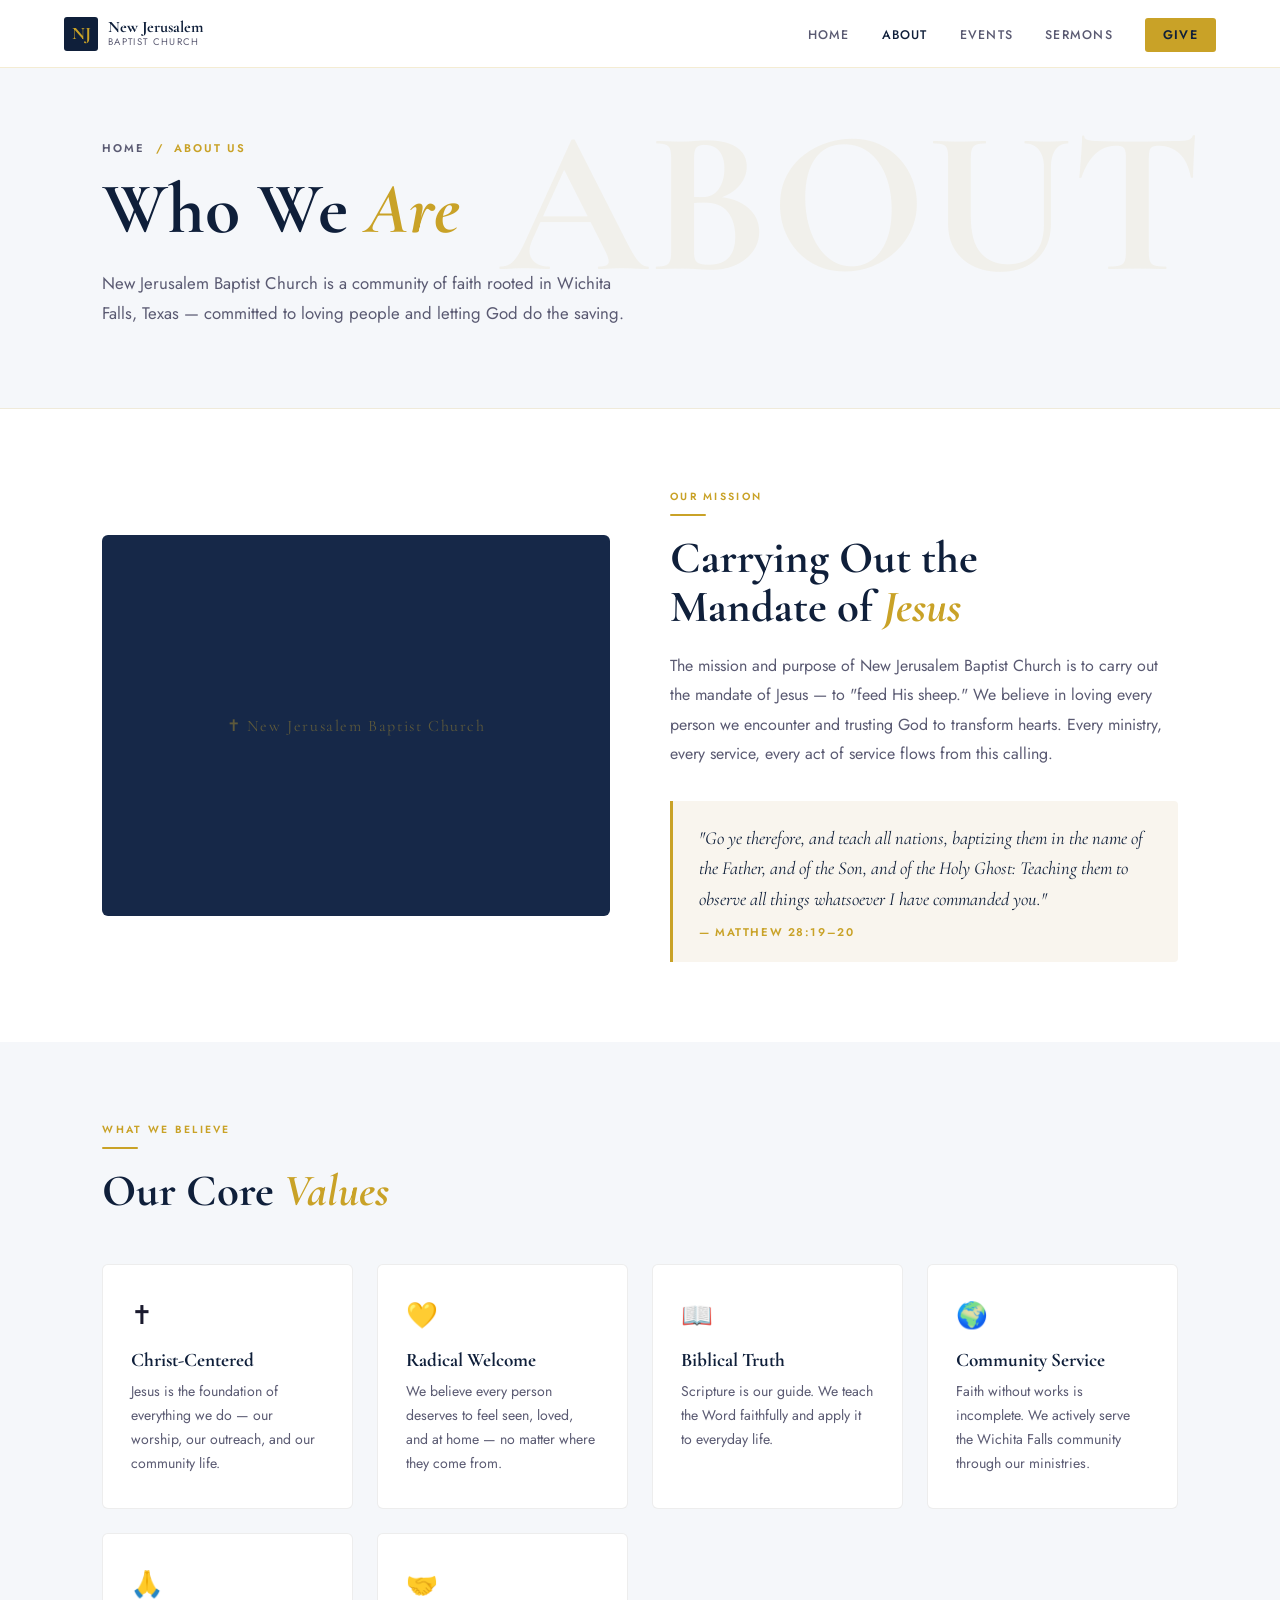
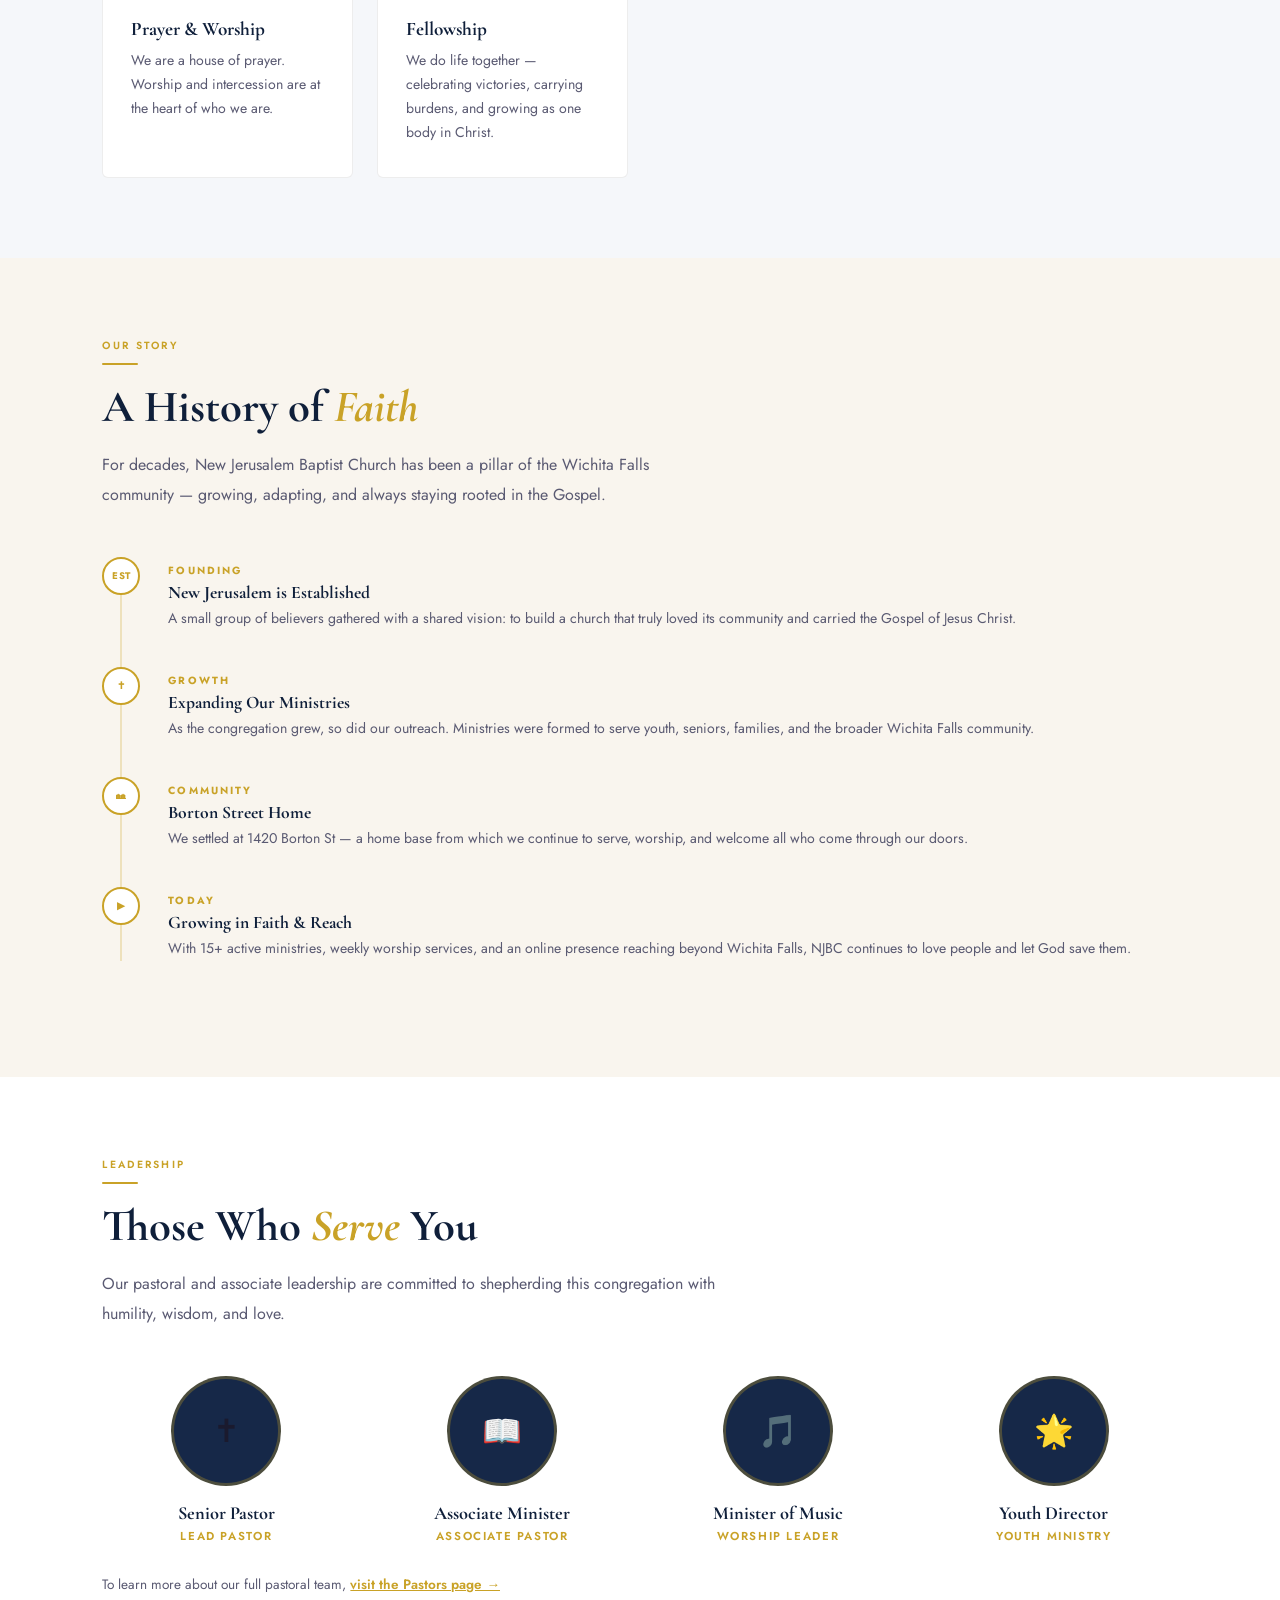
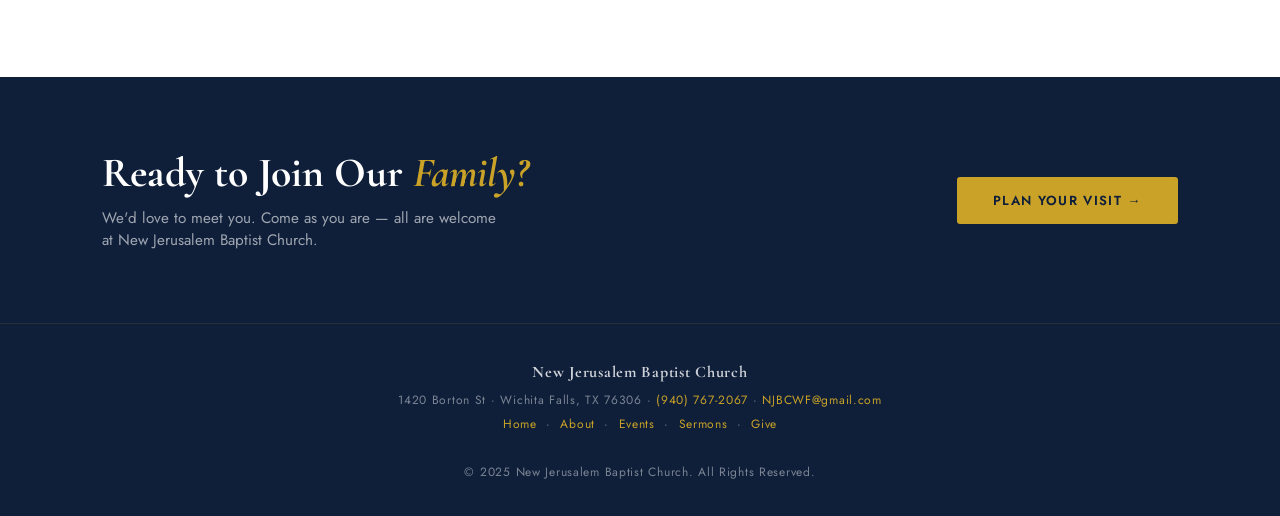
==== about.html @ 5875963d "Add files via upload" ====
<!DOCTYPE html>
<html lang="en">
<head>
  <meta charset="UTF-8" />
  <meta name="viewport" content="width=device-width, initial-scale=1.0" />
  <title>About Us — New Jerusalem Baptist Church</title>
  <link rel="preconnect" href="https://fonts.googleapis.com" />
  <link rel="preconnect" href="https://fonts.gstatic.com" crossorigin />
  <link href="https://fonts.googleapis.com/css2?family=Cormorant+Garamond:ital,wght@0,400;0,600;0,700;1,400;1,600&family=Jost:wght@300;400;500;600&display=swap" rel="stylesheet" />
  <style>
    *, *::before, *::after { box-sizing: border-box; margin: 0; padding: 0; }

    :root {
      --navy:  #0f1f3a;
      --navy2: #162848;
      --gold:  #c9a227;
      --gold2: #e8bc3b;
      --cream: #f9f5ee;
      --warm:  #f2e9d8;
      --white: #ffffff;
      --text:  #1a1a2e;
      --muted: #5a5a72;
      --light: #f5f7fa;
    }

    html { scroll-behavior: smooth; }

    body {
      font-family: 'Jost', sans-serif;
      background: var(--white);
      color: var(--text);
      overflow-x: hidden;
    }

    /* ── NAV ── */
    nav {
      position: fixed; top: 0; left: 0; right: 0; z-index: 1000;
      display: flex; align-items: center; justify-content: space-between;
      padding: 0 5vw; height: 68px;
      background: rgba(255,255,255,0.97);
      backdrop-filter: blur(12px);
      border-bottom: 1px solid rgba(201,162,39,0.2);
    }
    .nav-logo { display: flex; align-items: center; gap: 10px; text-decoration: none; }
    .nav-logo-mark {
      width: 34px; height: 34px;
      background: var(--navy);
      border-radius: 3px;
      display: flex; align-items: center; justify-content: center;
      color: var(--gold);
      font-family: 'Cormorant Garamond', serif;
      font-size: 1.1rem;
      font-weight: 700;
    }
    .nav-logo-text {
      font-family: 'Cormorant Garamond', serif;
      font-size: 1rem;
      font-weight: 700;
      color: var(--navy);
      line-height: 1.2;
    }
    .nav-logo-sub {
      font-family: 'Jost', sans-serif;
      font-size: 0.6rem;
      font-weight: 400;
      letter-spacing: 0.14em;
      color: var(--muted);
      display: block;
      text-transform: uppercase;
    }
    .nav-links { display: flex; gap: 2rem; list-style: none; align-items: center; }
    .nav-links a {
      color: var(--muted);
      text-decoration: none;
      font-size: 0.78rem;
      font-weight: 500;
      letter-spacing: 0.1em;
      text-transform: uppercase;
      transition: color 0.2s;
    }
    .nav-links a:hover, .nav-links a.active { color: var(--navy); }
    .nav-give {
      background: var(--gold) !important;
      color: var(--navy) !important;
      padding: 8px 18px;
      border-radius: 3px;
      font-weight: 600 !important;
    }
    .nav-give:hover { background: var(--gold2) !important; }
    @media (max-width: 760px) { .nav-links { display: none; } }

    /* ── PAGE HEADER ── */
    .page-header {
      padding: 140px 8vw 80px;
      background: var(--light);
      border-bottom: 1px solid rgba(201,162,39,0.15);
      position: relative;
      overflow: hidden;
    }
    .page-header::before {
      content: 'ABOUT';
      position: absolute;
      right: 6vw; top: 50%;
      transform: translateY(-50%);
      font-family: 'Cormorant Garamond', serif;
      font-size: clamp(6rem, 16vw, 14rem);
      font-weight: 700;
      color: rgba(201,162,39,0.07);
      line-height: 1;
      pointer-events: none;
      user-select: none;
    }
    .breadcrumb {
      font-size: 0.7rem;
      letter-spacing: 0.18em;
      text-transform: uppercase;
      color: var(--gold);
      font-weight: 600;
      margin-bottom: 16px;
    }
    .breadcrumb a { color: var(--muted); text-decoration: none; }
    .breadcrumb a:hover { color: var(--gold); }
    .page-header h1 {
      font-family: 'Cormorant Garamond', serif;
      font-size: clamp(2.6rem, 6vw, 4.5rem);
      font-weight: 700;
      color: var(--navy);
      line-height: 1.05;
      max-width: 600px;
    }
    .page-header h1 em { font-style: italic; color: var(--gold); }
    .page-header p {
      margin-top: 20px;
      font-size: 1.05rem;
      line-height: 1.8;
      color: var(--muted);
      max-width: 540px;
    }

    /* ── SECTION UTILITY ── */
    .section { padding: 80px 8vw; }
    .section-alt { background: var(--light); }
    .section-cream { background: var(--cream); }

    .tag {
      font-size: 0.65rem;
      font-weight: 600;
      letter-spacing: 0.22em;
      text-transform: uppercase;
      color: var(--gold);
      margin-bottom: 10px;
    }
    .section-title {
      font-family: 'Cormorant Garamond', serif;
      font-size: clamp(1.8rem, 4vw, 2.8rem);
      font-weight: 700;
      color: var(--navy);
      line-height: 1.1;
      margin-bottom: 18px;
    }
    .section-title em { font-style: italic; color: var(--gold); }
    .gold-bar { width: 36px; height: 2px; background: var(--gold); margin-bottom: 18px; border-radius: 2px; }
    .body-text {
      font-size: 1rem;
      line-height: 1.85;
      color: var(--muted);
      max-width: 620px;
    }

    /* ── MISSION ── */
    .mission-grid {
      display: grid;
      grid-template-columns: 1fr 1fr;
      gap: 60px;
      align-items: center;
    }
    .mission-photo {
      width: 100%;
      aspect-ratio: 4/3;
      background: var(--navy2);
      border-radius: 6px;
      overflow: hidden;
      position: relative;
    }
    .mission-photo img {
      width: 100%; height: 100%; object-fit: cover;
    }
    .mission-photo-placeholder {
      width: 100%; height: 100%;
      display: flex; align-items: center; justify-content: center;
      font-family: 'Cormorant Garamond', serif;
      font-size: 1rem;
      color: rgba(201,162,39,0.4);
      letter-spacing: 0.1em;
      text-align: center;
      padding: 20px;
    }
    .scripture-block {
      margin-top: 32px;
      padding: 22px 26px;
      border-left: 3px solid var(--gold);
      background: var(--cream);
      border-radius: 0 4px 4px 0;
    }
    .scripture-block p {
      font-family: 'Cormorant Garamond', serif;
      font-size: 1.15rem;
      font-style: italic;
      color: var(--navy);
      line-height: 1.65;
    }
    .scripture-block cite {
      display: block;
      margin-top: 10px;
      font-family: 'Jost', sans-serif;
      font-size: 0.7rem;
      font-style: normal;
      font-weight: 600;
      letter-spacing: 0.14em;
      text-transform: uppercase;
      color: var(--gold);
    }

    /* ── VALUES CARDS ── */
    .values-grid {
      display: grid;
      grid-template-columns: repeat(auto-fill, minmax(240px, 1fr));
      gap: 24px;
      margin-top: 48px;
    }
    .value-card {
      background: var(--white);
      border: 1px solid rgba(0,0,0,0.07);
      border-radius: 6px;
      padding: 32px 28px;
      transition: box-shadow 0.2s, transform 0.2s;
    }
    .value-card:hover {
      box-shadow: 0 8px 32px rgba(0,0,0,0.08);
      transform: translateY(-2px);
    }
    .value-icon {
      font-size: 1.6rem;
      margin-bottom: 14px;
    }
    .value-title {
      font-family: 'Cormorant Garamond', serif;
      font-size: 1.2rem;
      font-weight: 700;
      color: var(--navy);
      margin-bottom: 8px;
    }
    .value-desc {
      font-size: 0.88rem;
      line-height: 1.7;
      color: var(--muted);
    }

    /* ── HISTORY TIMELINE ── */
    .timeline { margin-top: 48px; position: relative; }
    .timeline::before {
      content: '';
      position: absolute;
      left: 18px; top: 0; bottom: 0;
      width: 2px;
      background: rgba(201,162,39,0.25);
    }
    .timeline-item {
      display: flex;
      gap: 28px;
      margin-bottom: 36px;
      position: relative;
    }
    .timeline-dot {
      flex-shrink: 0;
      width: 38px; height: 38px;
      background: var(--white);
      border: 2px solid var(--gold);
      border-radius: 50%;
      display: flex; align-items: center; justify-content: center;
      font-size: 0.6rem;
      font-weight: 700;
      color: var(--gold);
      letter-spacing: 0.05em;
      z-index: 1;
    }
    .timeline-content { padding-top: 6px; }
    .timeline-year {
      font-size: 0.65rem;
      font-weight: 700;
      letter-spacing: 0.2em;
      text-transform: uppercase;
      color: var(--gold);
      margin-bottom: 4px;
    }
    .timeline-title {
      font-family: 'Cormorant Garamond', serif;
      font-size: 1.1rem;
      font-weight: 700;
      color: var(--navy);
      margin-bottom: 4px;
    }
    .timeline-desc {
      font-size: 0.88rem;
      line-height: 1.7;
      color: var(--muted);
    }

    /* ── LEADERSHIP ── */
    .leadership-grid {
      display: grid;
      grid-template-columns: repeat(auto-fill, minmax(220px, 1fr));
      gap: 28px;
      margin-top: 48px;
    }
    .leader-card {
      text-align: center;
    }
    .leader-photo {
      width: 110px; height: 110px;
      border-radius: 50%;
      background: var(--navy2);
      margin: 0 auto 16px;
      overflow: hidden;
      border: 3px solid rgba(201,162,39,0.3);
      display: flex; align-items: center; justify-content: center;
      font-size: 2rem;
    }
    .leader-photo img { width: 100%; height: 100%; object-fit: cover; }
    .leader-name {
      font-family: 'Cormorant Garamond', serif;
      font-size: 1.15rem;
      font-weight: 700;
      color: var(--navy);
      margin-bottom: 4px;
    }
    .leader-role {
      font-size: 0.72rem;
      font-weight: 600;
      letter-spacing: 0.14em;
      text-transform: uppercase;
      color: var(--gold);
    }

    /* ── CTA STRIP ── */
    .cta-strip {
      background: var(--navy);
      padding: 72px 8vw;
      display: flex;
      align-items: center;
      justify-content: space-between;
      gap: 32px;
      flex-wrap: wrap;
    }
    .cta-strip h2 {
      font-family: 'Cormorant Garamond', serif;
      font-size: clamp(1.8rem, 4vw, 2.6rem);
      font-weight: 700;
      color: var(--white);
      line-height: 1.2;
    }
    .cta-strip h2 em { color: var(--gold); font-style: italic; }
    .cta-strip p { color: rgba(255,255,255,0.6); margin-top: 8px; font-size: 0.95rem; max-width: 400px; }
    .btn-gold {
      background: var(--gold);
      color: var(--navy);
      padding: 14px 36px;
      border-radius: 3px;
      font-weight: 600;
      font-size: 0.82rem;
      letter-spacing: 0.1em;
      text-transform: uppercase;
      text-decoration: none;
      white-space: nowrap;
      transition: background 0.2s;
      flex-shrink: 0;
    }
    .btn-gold:hover { background: var(--gold2); }

    /* ── FOOTER ── */
    footer {
      background: var(--navy);
      color: rgba(255,255,255,0.45);
      text-align: center;
      padding: 32px 6vw;
      font-size: 0.75rem;
      letter-spacing: 0.06em;
      line-height: 2;
      border-top: 1px solid rgba(201,162,39,0.12);
    }
    footer a { color: var(--gold); text-decoration: none; }

    /* ── REVEAL ── */
    .reveal { opacity: 0; transform: translateY(24px); transition: opacity 0.65s ease, transform 0.65s ease; }
    .reveal.visible { opacity: 1; transform: none; }

    @media (max-width: 760px) {
      .mission-grid { grid-template-columns: 1fr; gap: 36px; }
      .cta-strip { flex-direction: column; text-align: center; }
    }
  </style>
</head>
<body>

<!-- NAV -->
<nav>
  <a href="index.html" class="nav-logo">
    <div class="nav-logo-mark">NJ</div>
    <div class="nav-logo-text">
      New Jerusalem
      <span class="nav-logo-sub">Baptist Church</span>
    </div>
  </a>
  <ul class="nav-links">
    <li><a href="index.html">Home</a></li>
    <li><a href="about.html" class="active">About</a></li>
    <li><a href="events.html">Events</a></li>
    <li><a href="sermons.html">Sermons</a></li>
    <li><a href="give.html" class="nav-give">Give</a></li>
  </ul>
</nav>

<!-- PAGE HEADER -->
<div class="page-header">
  <div class="breadcrumb"><a href="index.html">Home</a> &nbsp;/&nbsp; About Us</div>
  <h1>Who We <em>Are</em></h1>
  <p>New Jerusalem Baptist Church is a community of faith rooted in Wichita Falls, Texas — committed to loving people and letting God do the saving.</p>
</div>

<!-- MISSION -->
<section class="section">
  <div class="mission-grid">
    <div class="reveal">
      <div class="mission-photo">
        <img
          src="https://static.wixstatic.com/media/01a251_3fbb4b91254f48e99096f64b1d5bab89~mv2_d_1728_1296_s_2.jpg"
          alt="Inside New Jerusalem Baptist Church"
          onerror="this.style.display='none'"
        />
        <div class="mission-photo-placeholder">✝ New Jerusalem Baptist Church</div>
      </div>
    </div>
    <div class="reveal" style="transition-delay:0.12s">
      <div class="tag">Our Mission</div>
      <div class="gold-bar"></div>
      <h2 class="section-title">Carrying Out the<br>Mandate of <em>Jesus</em></h2>
      <p class="body-text">
        The mission and purpose of New Jerusalem Baptist Church is to carry out the mandate of Jesus — to "feed His sheep." We believe in loving every person we encounter and trusting God to transform hearts. Every ministry, every service, every act of service flows from this calling.
      </p>
      <div class="scripture-block">
        <p>"Go ye therefore, and teach all nations, baptizing them in the name of the Father, and of the Son, and of the Holy Ghost: Teaching them to observe all things whatsoever I have commanded you."</p>
        <cite>— Matthew 28:19–20</cite>
      </div>
    </div>
  </div>
</section>

<!-- VALUES -->
<section class="section section-alt">
  <div class="reveal">
    <div class="tag">What We Believe</div>
    <div class="gold-bar"></div>
    <h2 class="section-title">Our Core <em>Values</em></h2>
  </div>
  <div class="values-grid">
    <div class="value-card reveal" style="transition-delay:0.05s">
      <div class="value-icon">✝</div>
      <div class="value-title">Christ-Centered</div>
      <div class="value-desc">Jesus is the foundation of everything we do — our worship, our outreach, and our community life.</div>
    </div>
    <div class="value-card reveal" style="transition-delay:0.1s">
      <div class="value-icon">💛</div>
      <div class="value-title">Radical Welcome</div>
      <div class="value-desc">We believe every person deserves to feel seen, loved, and at home — no matter where they come from.</div>
    </div>
    <div class="value-card reveal" style="transition-delay:0.15s">
      <div class="value-icon">📖</div>
      <div class="value-title">Biblical Truth</div>
      <div class="value-desc">Scripture is our guide. We teach the Word faithfully and apply it to everyday life.</div>
    </div>
    <div class="value-card reveal" style="transition-delay:0.2s">
      <div class="value-icon">🌍</div>
      <div class="value-title">Community Service</div>
      <div class="value-desc">Faith without works is incomplete. We actively serve the Wichita Falls community through our ministries.</div>
    </div>
    <div class="value-card reveal" style="transition-delay:0.25s">
      <div class="value-icon">🙏</div>
      <div class="value-title">Prayer & Worship</div>
      <div class="value-desc">We are a house of prayer. Worship and intercession are at the heart of who we are.</div>
    </div>
    <div class="value-card reveal" style="transition-delay:0.3s">
      <div class="value-icon">🤝</div>
      <div class="value-title">Fellowship</div>
      <div class="value-desc">We do life together — celebrating victories, carrying burdens, and growing as one body in Christ.</div>
    </div>
  </div>
</section>

<!-- HISTORY -->
<section class="section section-cream">
  <div class="reveal">
    <div class="tag">Our Story</div>
    <div class="gold-bar"></div>
    <h2 class="section-title">A History of <em>Faith</em></h2>
    <p class="body-text">For decades, New Jerusalem Baptist Church has been a pillar of the Wichita Falls community — growing, adapting, and always staying rooted in the Gospel.</p>
  </div>
  <div class="timeline reveal" style="transition-delay:0.1s">
    <div class="timeline-item">
      <div class="timeline-dot">EST</div>
      <div class="timeline-content">
        <div class="timeline-year">Founding</div>
        <div class="timeline-title">New Jerusalem is Established</div>
        <div class="timeline-desc">A small group of believers gathered with a shared vision: to build a church that truly loved its community and carried the Gospel of Jesus Christ.</div>
      </div>
    </div>
    <div class="timeline-item">
      <div class="timeline-dot">✝</div>
      <div class="timeline-content">
        <div class="timeline-year">Growth</div>
        <div class="timeline-title">Expanding Our Ministries</div>
        <div class="timeline-desc">As the congregation grew, so did our outreach. Ministries were formed to serve youth, seniors, families, and the broader Wichita Falls community.</div>
      </div>
    </div>
    <div class="timeline-item">
      <div class="timeline-dot">🏘</div>
      <div class="timeline-content">
        <div class="timeline-year">Community</div>
        <div class="timeline-title">Borton Street Home</div>
        <div class="timeline-desc">We settled at 1420 Borton St — a home base from which we continue to serve, worship, and welcome all who come through our doors.</div>
      </div>
    </div>
    <div class="timeline-item">
      <div class="timeline-dot">▶</div>
      <div class="timeline-content">
        <div class="timeline-year">Today</div>
        <div class="timeline-title">Growing in Faith & Reach</div>
        <div class="timeline-desc">With 15+ active ministries, weekly worship services, and an online presence reaching beyond Wichita Falls, NJBC continues to love people and let God save them.</div>
      </div>
    </div>
  </div>
</section>

<!-- LEADERSHIP -->
<section class="section">
  <div class="reveal">
    <div class="tag">Leadership</div>
    <div class="gold-bar"></div>
    <h2 class="section-title">Those Who <em>Serve</em> You</h2>
    <p class="body-text">Our pastoral and associate leadership are committed to shepherding this congregation with humility, wisdom, and love.</p>
  </div>
  <div class="leadership-grid">
    <div class="leader-card reveal" style="transition-delay:0.05s">
      <div class="leader-photo">✝</div>
      <div class="leader-name">Senior Pastor</div>
      <div class="leader-role">Lead Pastor</div>
    </div>
    <div class="leader-card reveal" style="transition-delay:0.1s">
      <div class="leader-photo">📖</div>
      <div class="leader-name">Associate Minister</div>
      <div class="leader-role">Associate Pastor</div>
    </div>
    <div class="leader-card reveal" style="transition-delay:0.15s">
      <div class="leader-photo">🎵</div>
      <div class="leader-name">Minister of Music</div>
      <div class="leader-role">Worship Leader</div>
    </div>
    <div class="leader-card reveal" style="transition-delay:0.2s">
      <div class="leader-photo">🌟</div>
      <div class="leader-name">Youth Director</div>
      <div class="leader-role">Youth Ministry</div>
    </div>
  </div>
  <p class="body-text reveal" style="margin-top:28px;font-size:0.85rem;transition-delay:0.25s">
    To learn more about our full pastoral team, <a href="https://www.njbcwf.org/pastor" style="color:var(--gold);font-weight:600;">visit the Pastors page →</a>
  </p>
</section>

<!-- CTA STRIP -->
<div class="cta-strip">
  <div class="reveal">
    <h2>Ready to Join Our <em>Family?</em></h2>
    <p>We'd love to meet you. Come as you are — all are welcome at New Jerusalem Baptist Church.</p>
  </div>
  <a href="index.html#contact" class="btn-gold reveal" style="transition-delay:0.1s">Plan Your Visit →</a>
</div>

<!-- FOOTER -->
<footer>
  <strong style="font-family:'Cormorant Garamond',serif;font-size:1rem;color:rgba(255,255,255,0.8);">New Jerusalem Baptist Church</strong><br>
  1420 Borton St · Wichita Falls, TX 76306 · <a href="tel:9407672067">(940) 767-2067</a> · <a href="mailto:NJBCWF@gmail.com">NJBCWF@gmail.com</a><br>
  <a href="index.html">Home</a> &nbsp;·&nbsp; <a href="about.html">About</a> &nbsp;·&nbsp; <a href="events.html">Events</a> &nbsp;·&nbsp; <a href="sermons.html">Sermons</a> &nbsp;·&nbsp; <a href="give.html">Give</a><br><br>
  © 2025 New Jerusalem Baptist Church. All Rights Reserved.
</footer>

<script>
  const obs = new IntersectionObserver(entries => {
    entries.forEach(e => { if (e.isIntersecting) { e.target.classList.add('visible'); obs.unobserve(e.target); } });
  }, { threshold: 0.1 });
  document.querySelectorAll('.reveal').forEach(el => obs.observe(el));
</script>
</body>
</html>
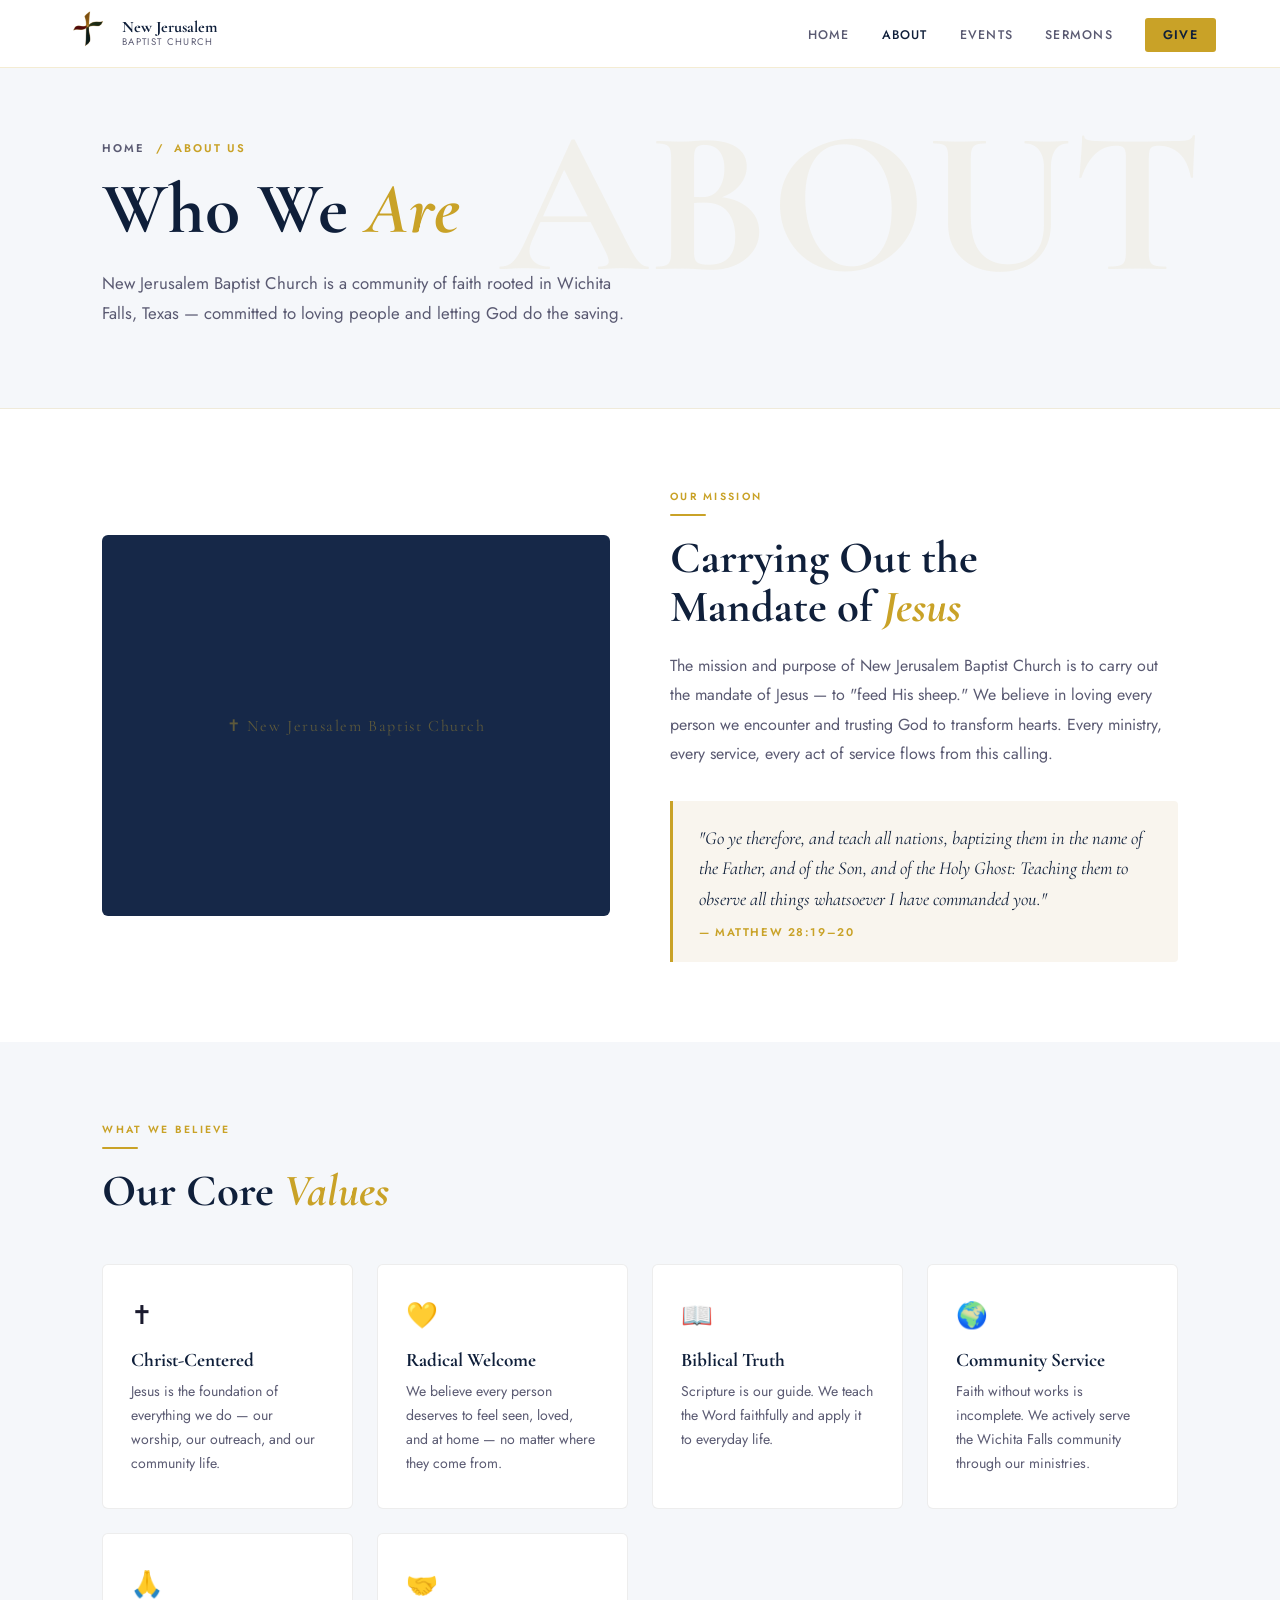
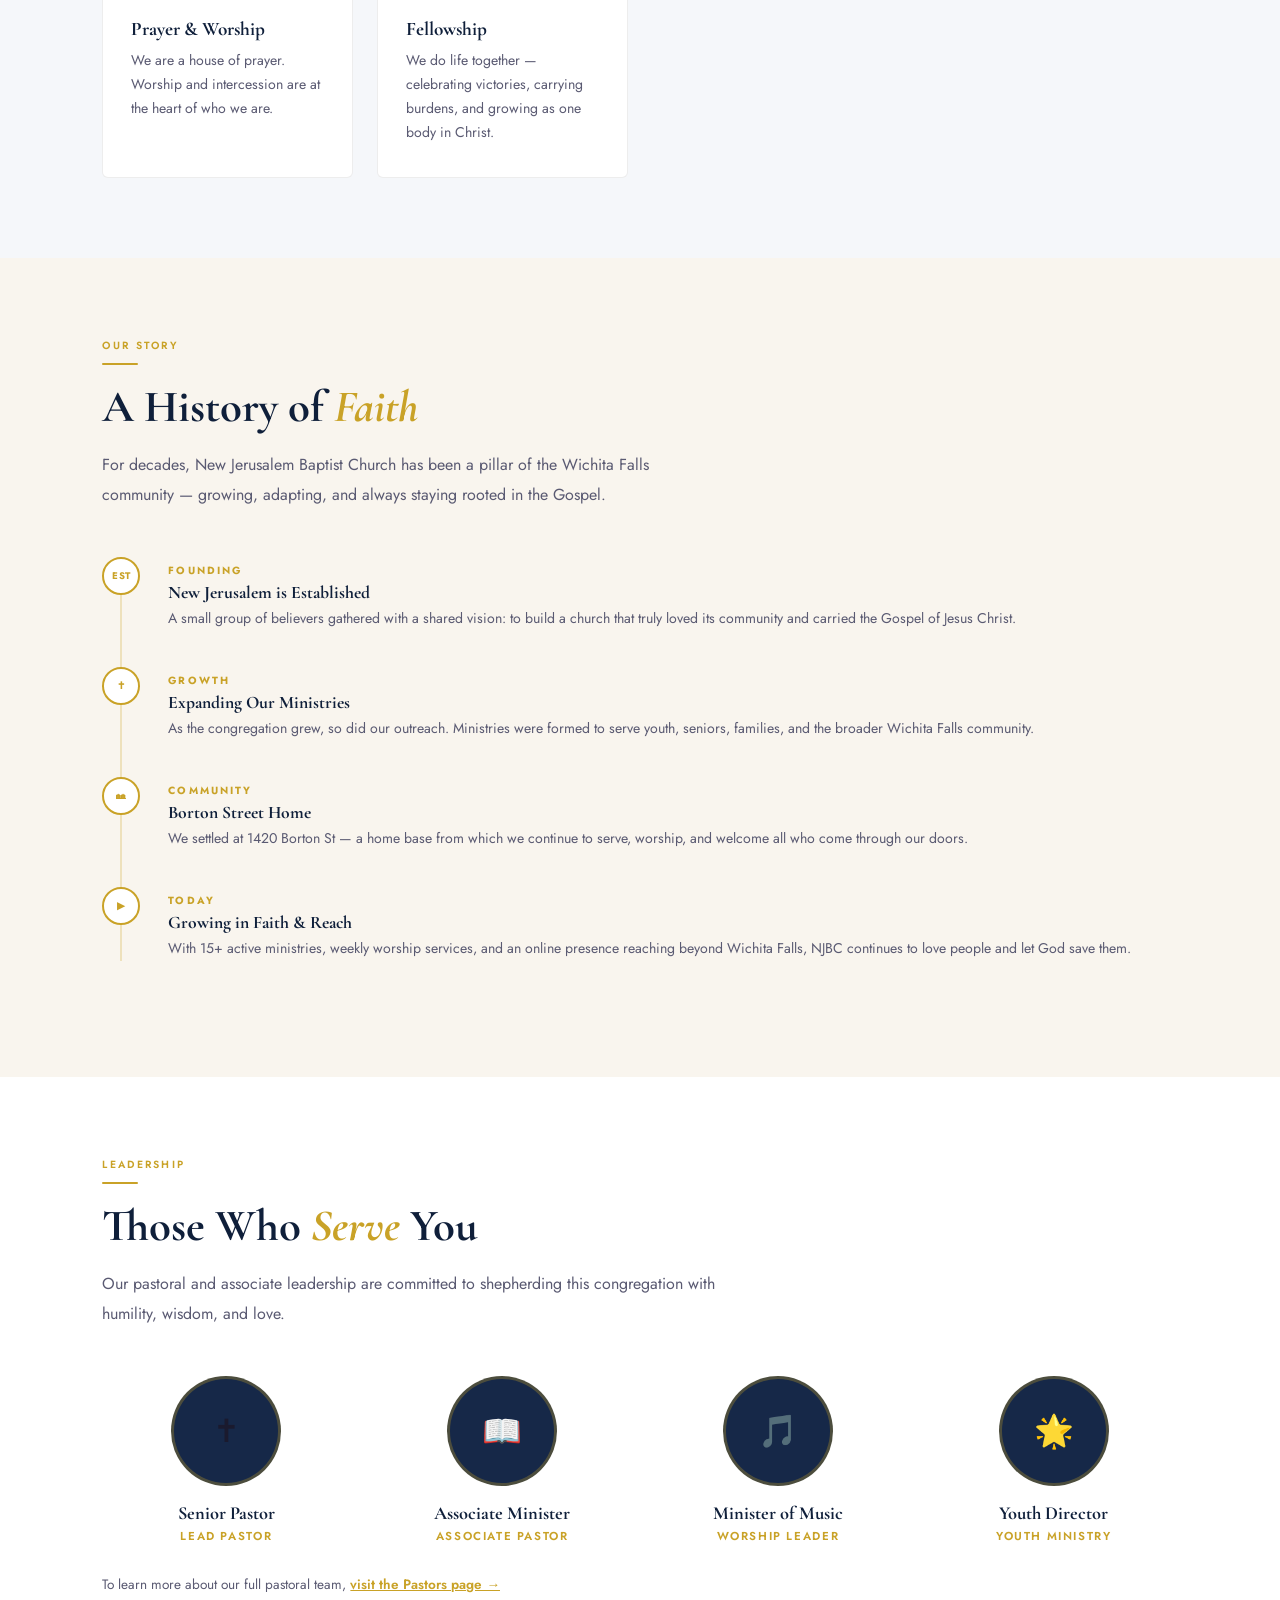
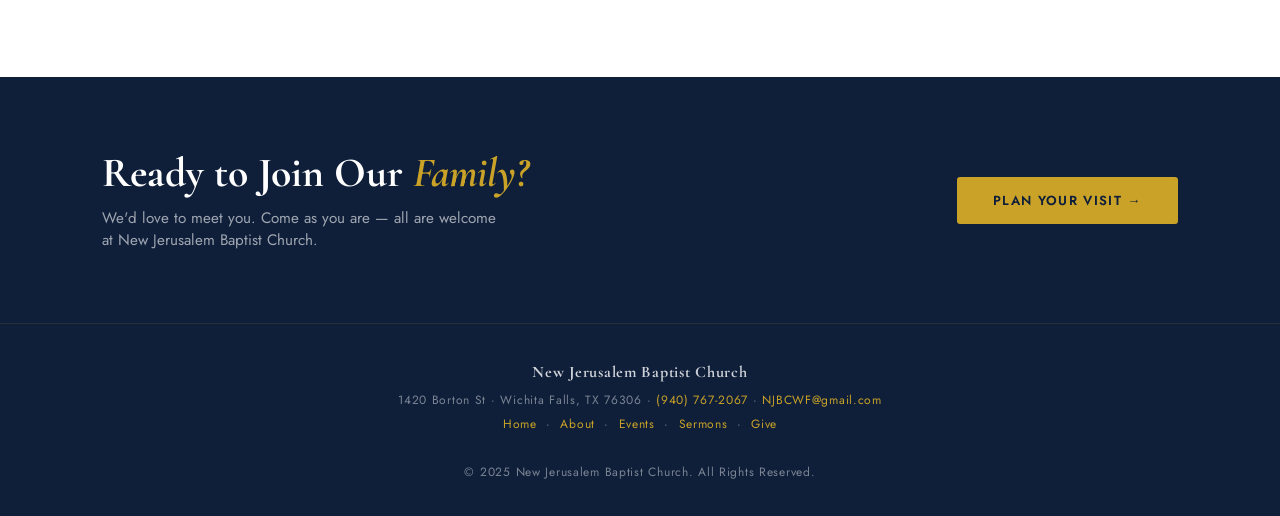
==== commit a2afa247: "Fix logo display issue (69c9f046858857fec935b159)" ====
--- a/about.html
+++ b/about.html
@@ -405,7 +405,7 @@
 <!-- NAV -->
 <nav>
   <a href="index.html" class="nav-logo">
-    <div class="nav-logo-mark">NJ</div>
+    <img src="/images/NJBC_Logo_3-26-26.png" alt="New Jerusalem Baptist Church" style="height:48px;width:auto;display:block;" />
     <div class="nav-logo-text">
       New Jerusalem
       <span class="nav-logo-sub">Baptist Church</span>
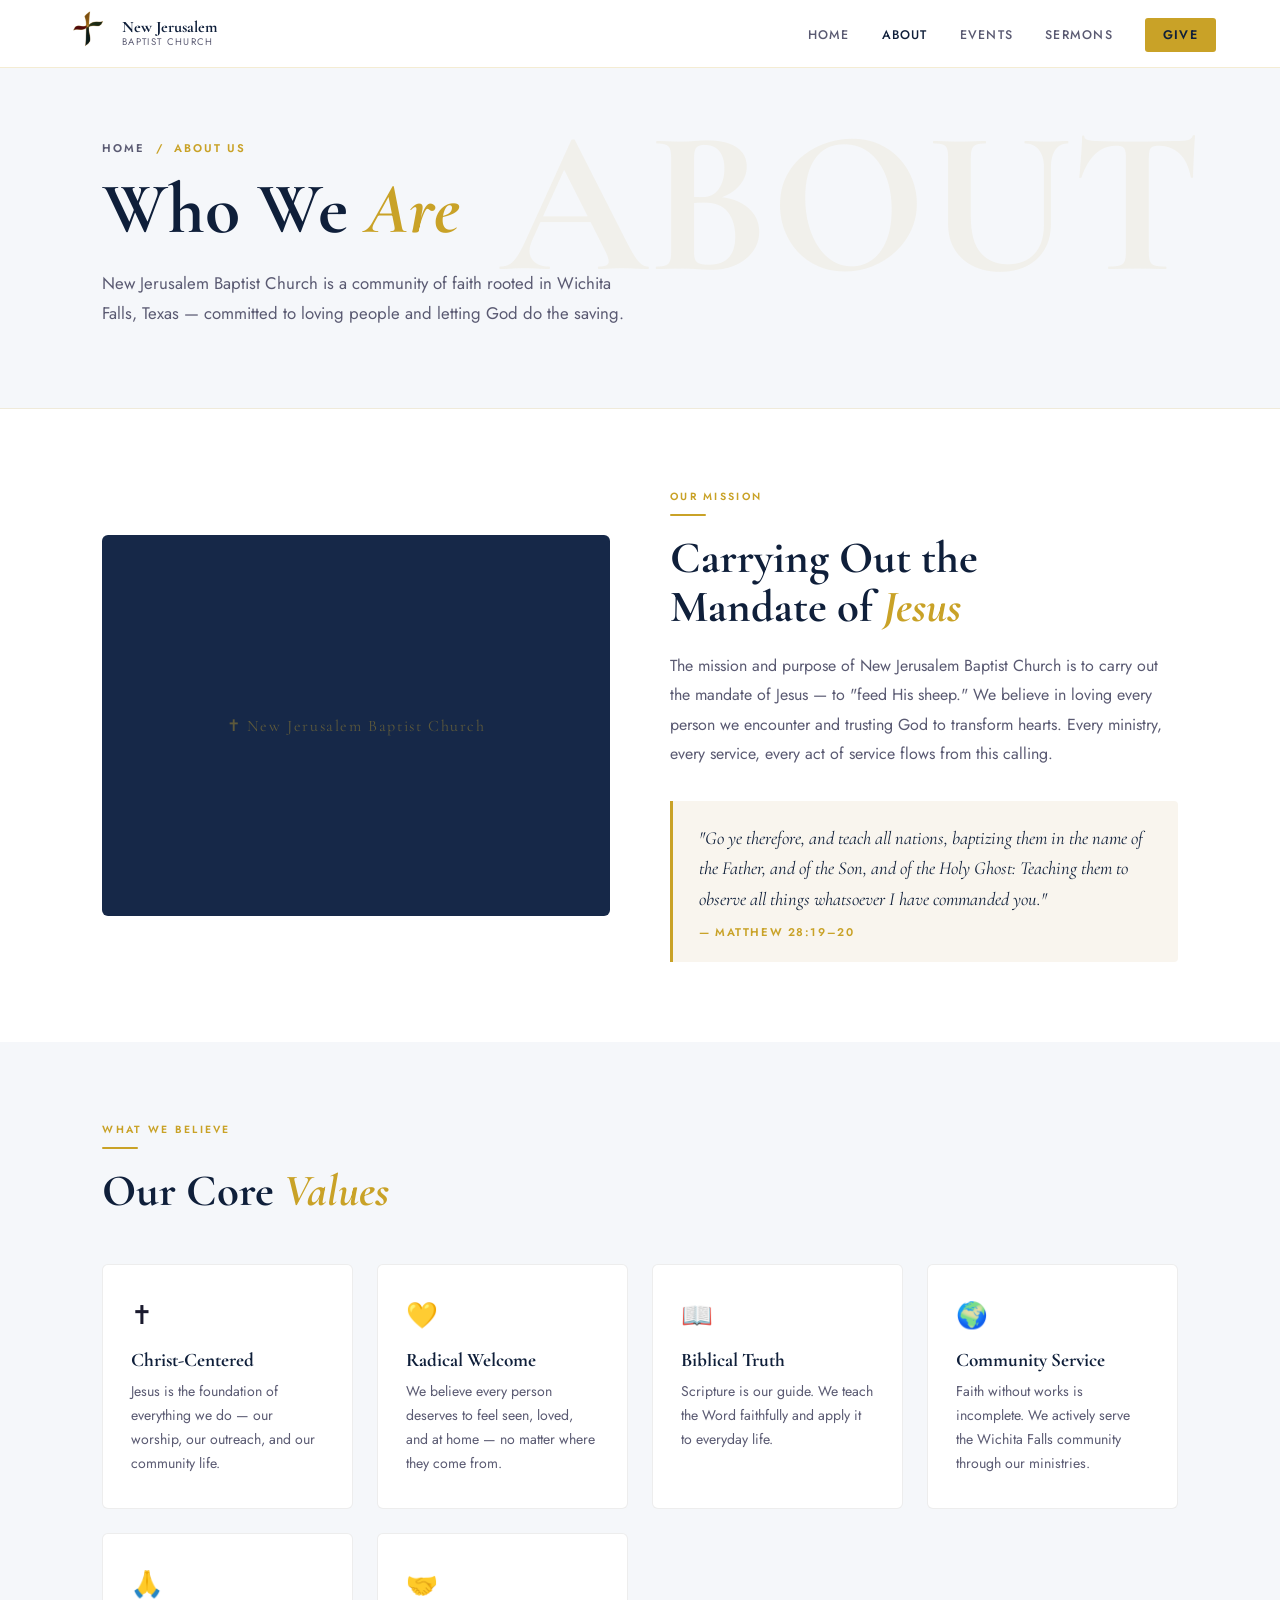
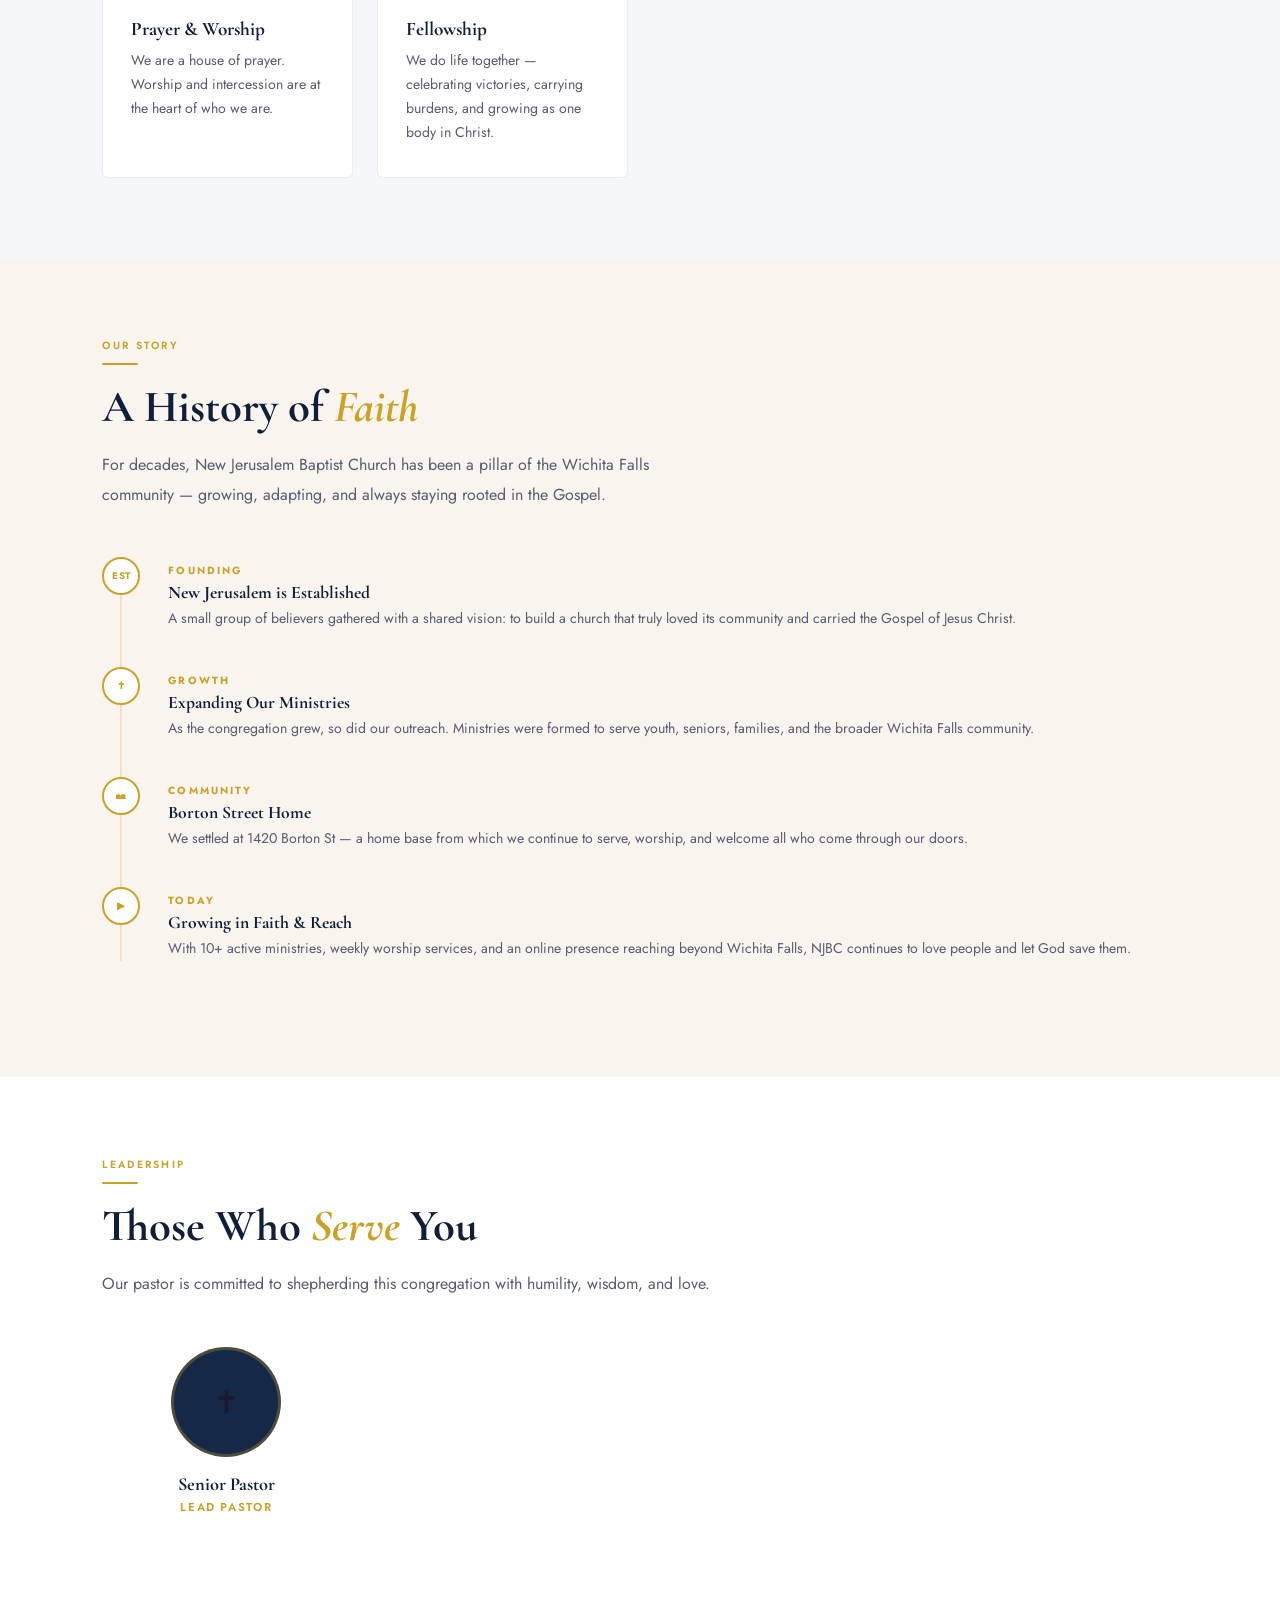
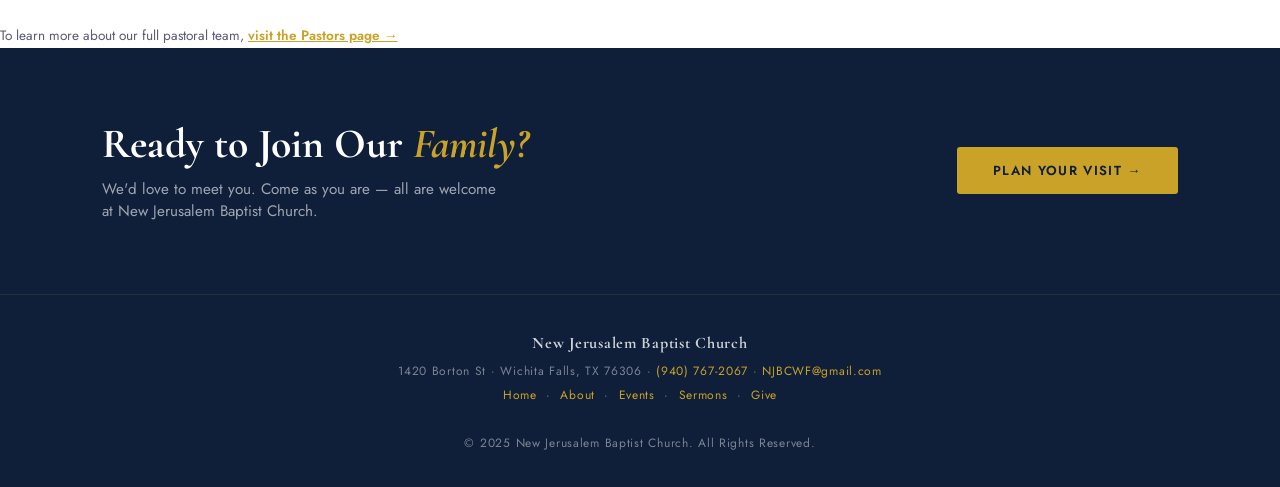
==== commit 904b125a: "Update about.html" ====
--- a/about.html
+++ b/about.html
@@ -405,7 +405,7 @@
 <!-- NAV -->
 <nav>
   <a href="index.html" class="nav-logo">
-    <img src="/images/NJBC_Logo_3-26-26.png" alt="New Jerusalem Baptist Church" style="height:48px;width:auto;display:block;" />
+    <img src="images/NJBC_Logo_3-26-26.png" alt="New Jerusalem Baptist Church" style="height:48px;width:auto;display:block;" />
     <div class="nav-logo-text">
       New Jerusalem
       <span class="nav-logo-sub">Baptist Church</span>
@@ -534,7 +534,7 @@
       <div class="timeline-content">
         <div class="timeline-year">Today</div>
         <div class="timeline-title">Growing in Faith & Reach</div>
-        <div class="timeline-desc">With 15+ active ministries, weekly worship services, and an online presence reaching beyond Wichita Falls, NJBC continues to love people and let God save them.</div>
+        <div class="timeline-desc">With 10+ active ministries, weekly worship services, and an online presence reaching beyond Wichita Falls, NJBC continues to love people and let God save them.</div>
       </div>
     </div>
   </div>
@@ -546,7 +546,7 @@
     <div class="tag">Leadership</div>
     <div class="gold-bar"></div>
     <h2 class="section-title">Those Who <em>Serve</em> You</h2>
-    <p class="body-text">Our pastoral and associate leadership are committed to shepherding this congregation with humility, wisdom, and love.</p>
+    <p class="body-text">Our pastor is committed to shepherding this congregation with humility, wisdom, and love.</p>
   </div>
   <div class="leadership-grid">
     <div class="leader-card reveal" style="transition-delay:0.05s">
@@ -554,21 +554,9 @@
       <div class="leader-name">Senior Pastor</div>
       <div class="leader-role">Lead Pastor</div>
     </div>
-    <div class="leader-card reveal" style="transition-delay:0.1s">
-      <div class="leader-photo">📖</div>
-      <div class="leader-name">Associate Minister</div>
-      <div class="leader-role">Associate Pastor</div>
-    </div>
-    <div class="leader-card reveal" style="transition-delay:0.15s">
-      <div class="leader-photo">🎵</div>
-      <div class="leader-name">Minister of Music</div>
-      <div class="leader-role">Worship Leader</div>
-    </div>
-    <div class="leader-card reveal" style="transition-delay:0.2s">
-      <div class="leader-photo">🌟</div>
-      <div class="leader-name">Youth Director</div>
-      <div class="leader-role">Youth Ministry</div>
-    </div>
+  </div>
+  
+</section>
   </div>
   <p class="body-text reveal" style="margin-top:28px;font-size:0.85rem;transition-delay:0.25s">
     To learn more about our full pastoral team, <a href="https://www.njbcwf.org/pastor" style="color:var(--gold);font-weight:600;">visit the Pastors page →</a>
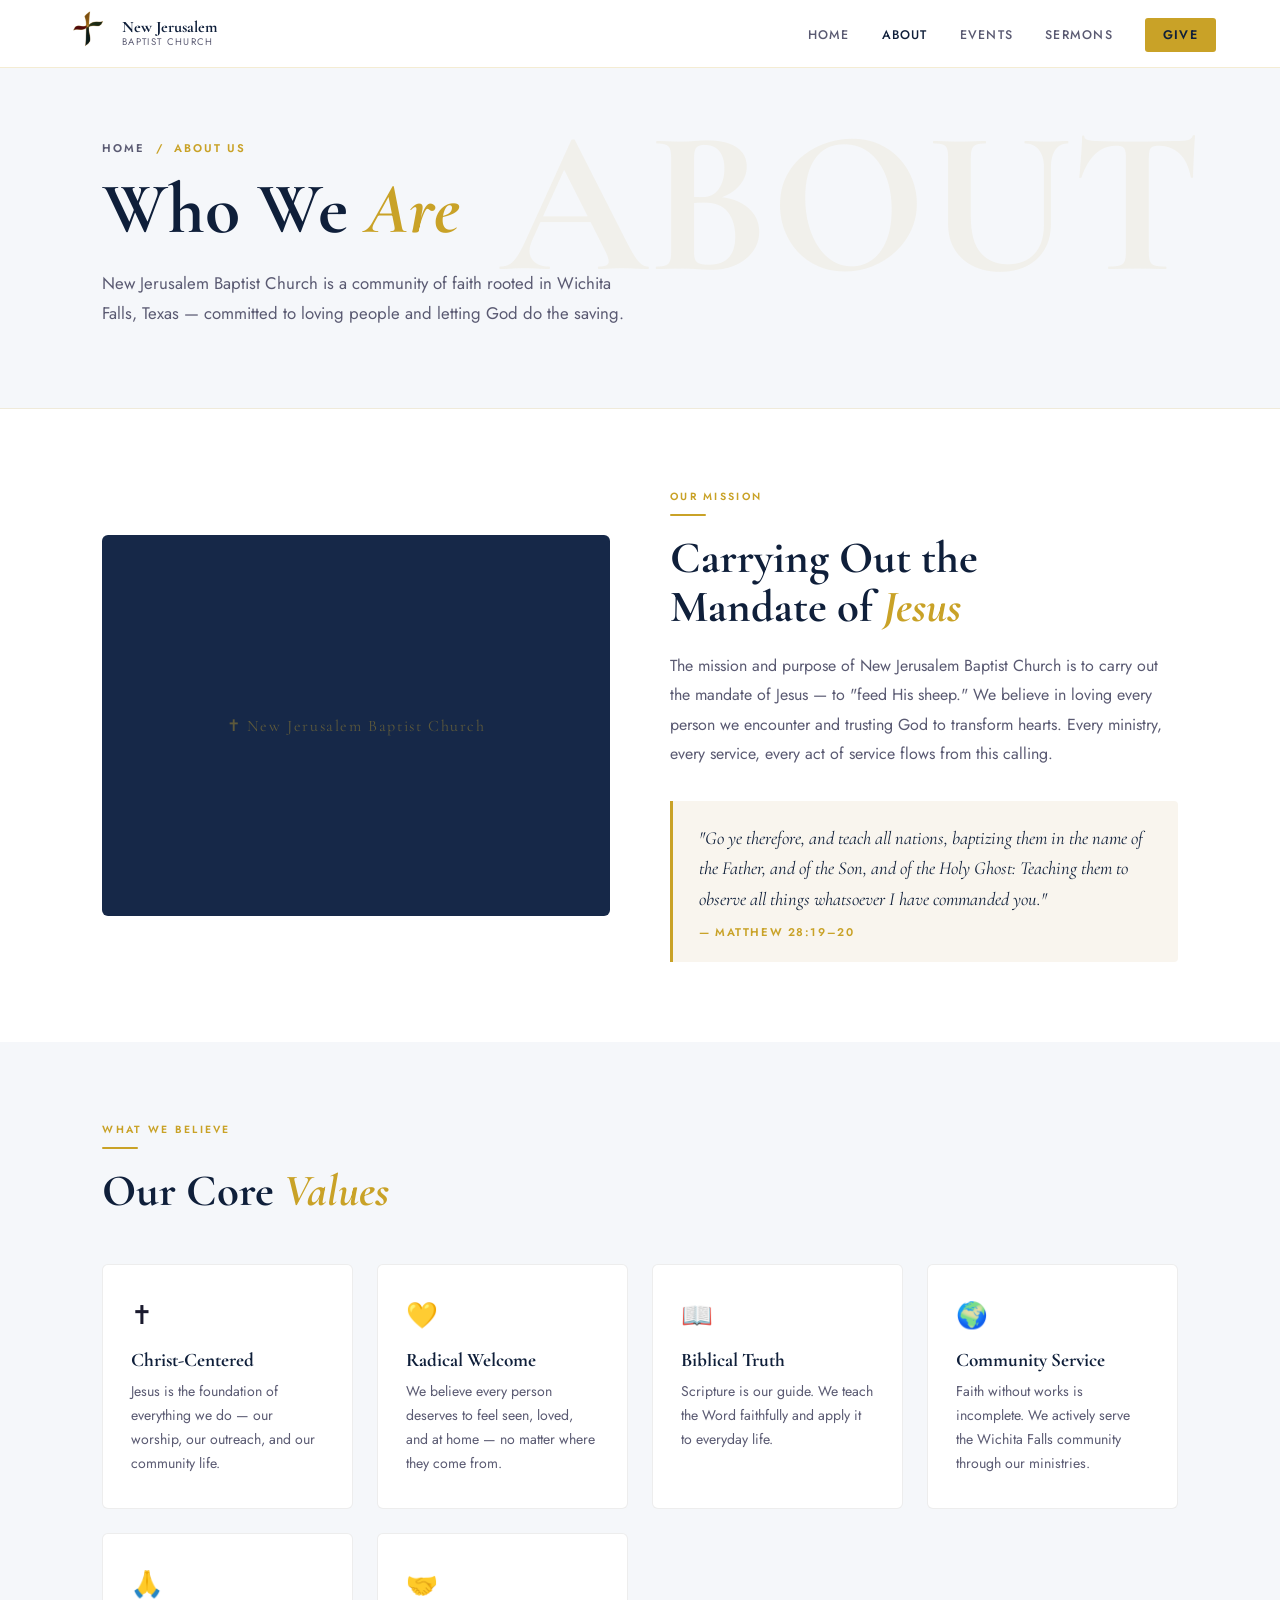
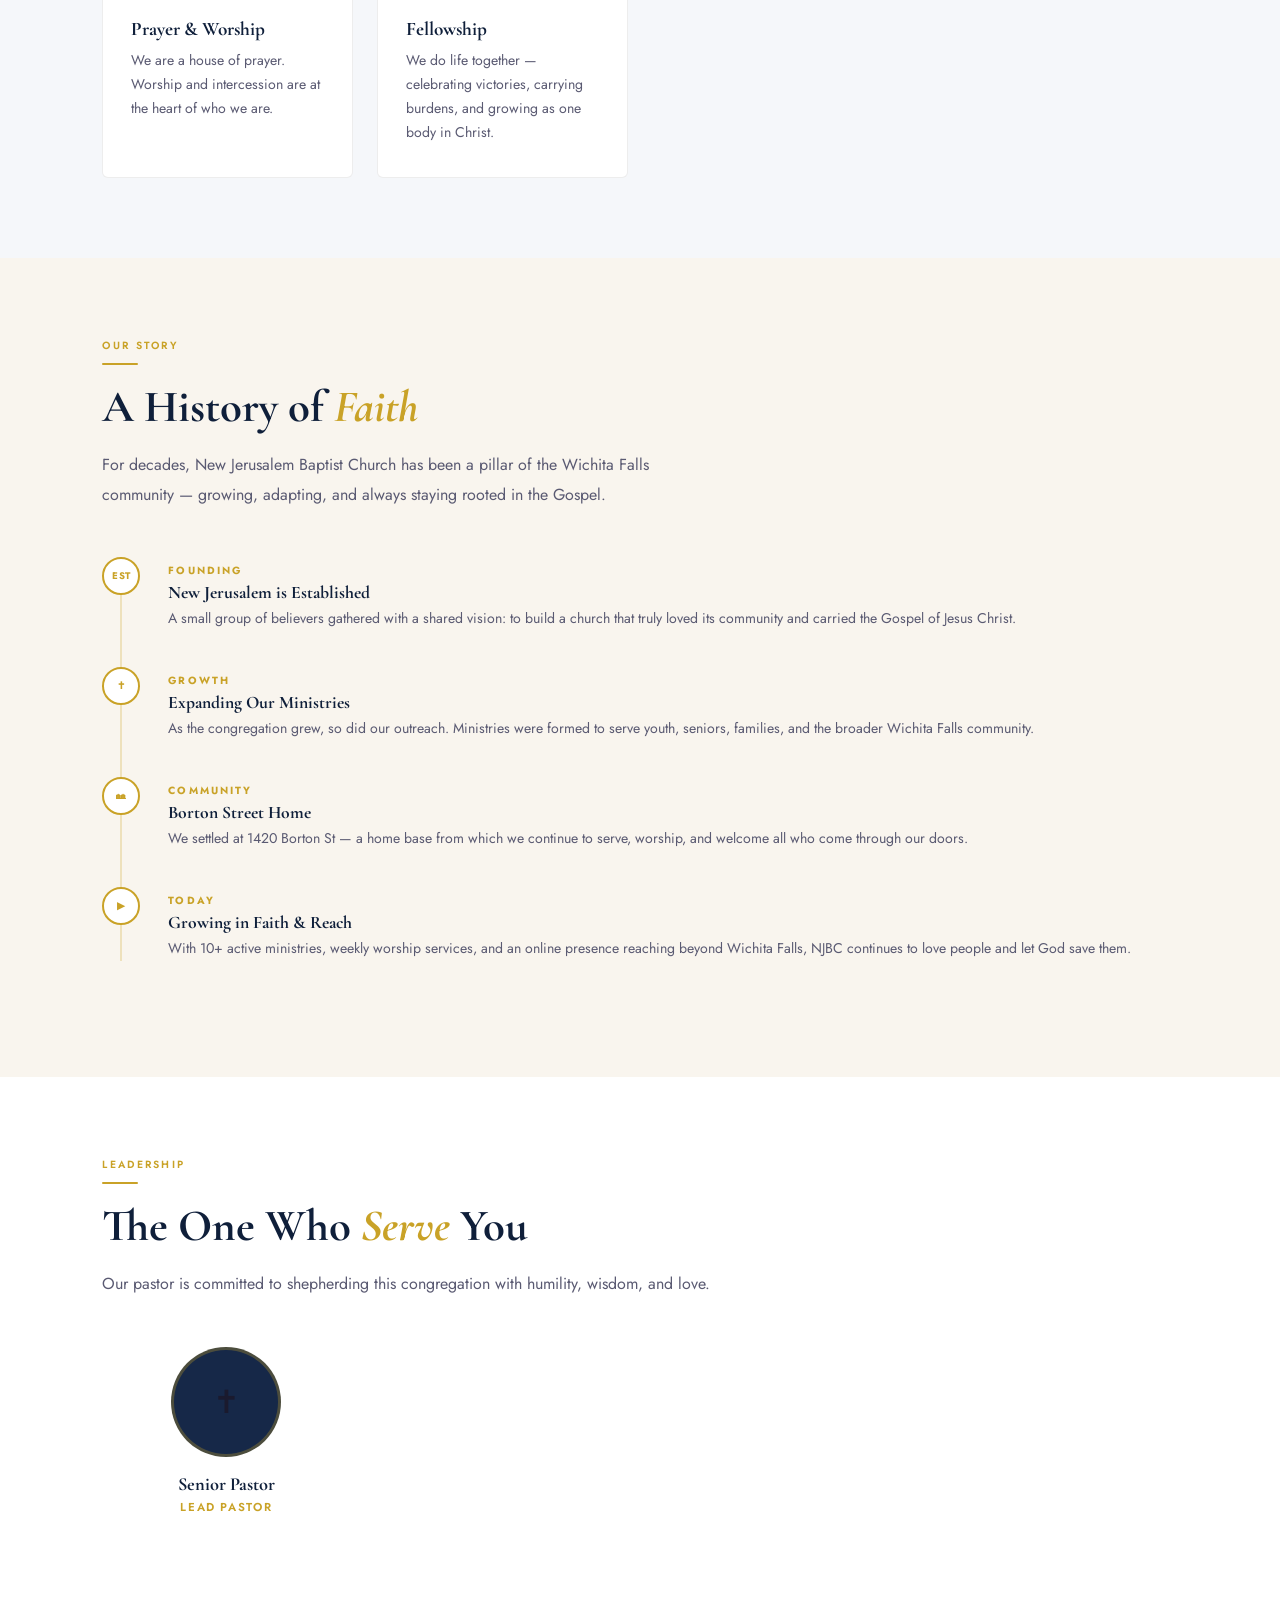
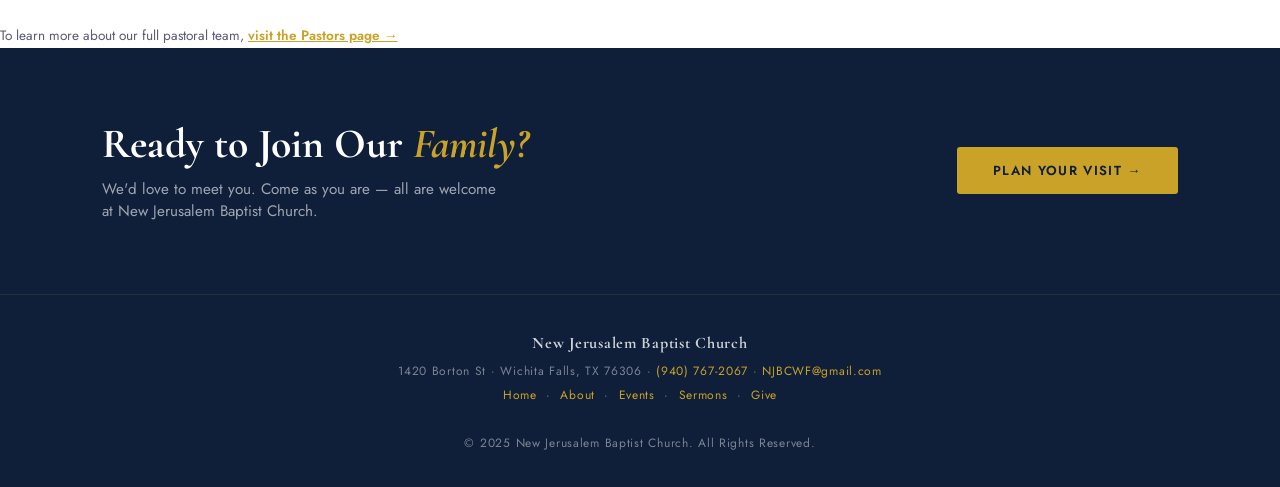
==== commit 9d891b0f: "Update about.html" ====
--- a/about.html
+++ b/about.html
@@ -545,7 +545,7 @@
   <div class="reveal">
     <div class="tag">Leadership</div>
     <div class="gold-bar"></div>
-    <h2 class="section-title">Those Who <em>Serve</em> You</h2>
+    <h2 class="section-title">The One Who <em>Serve</em> You</h2>
     <p class="body-text">Our pastor is committed to shepherding this congregation with humility, wisdom, and love.</p>
   </div>
   <div class="leadership-grid">
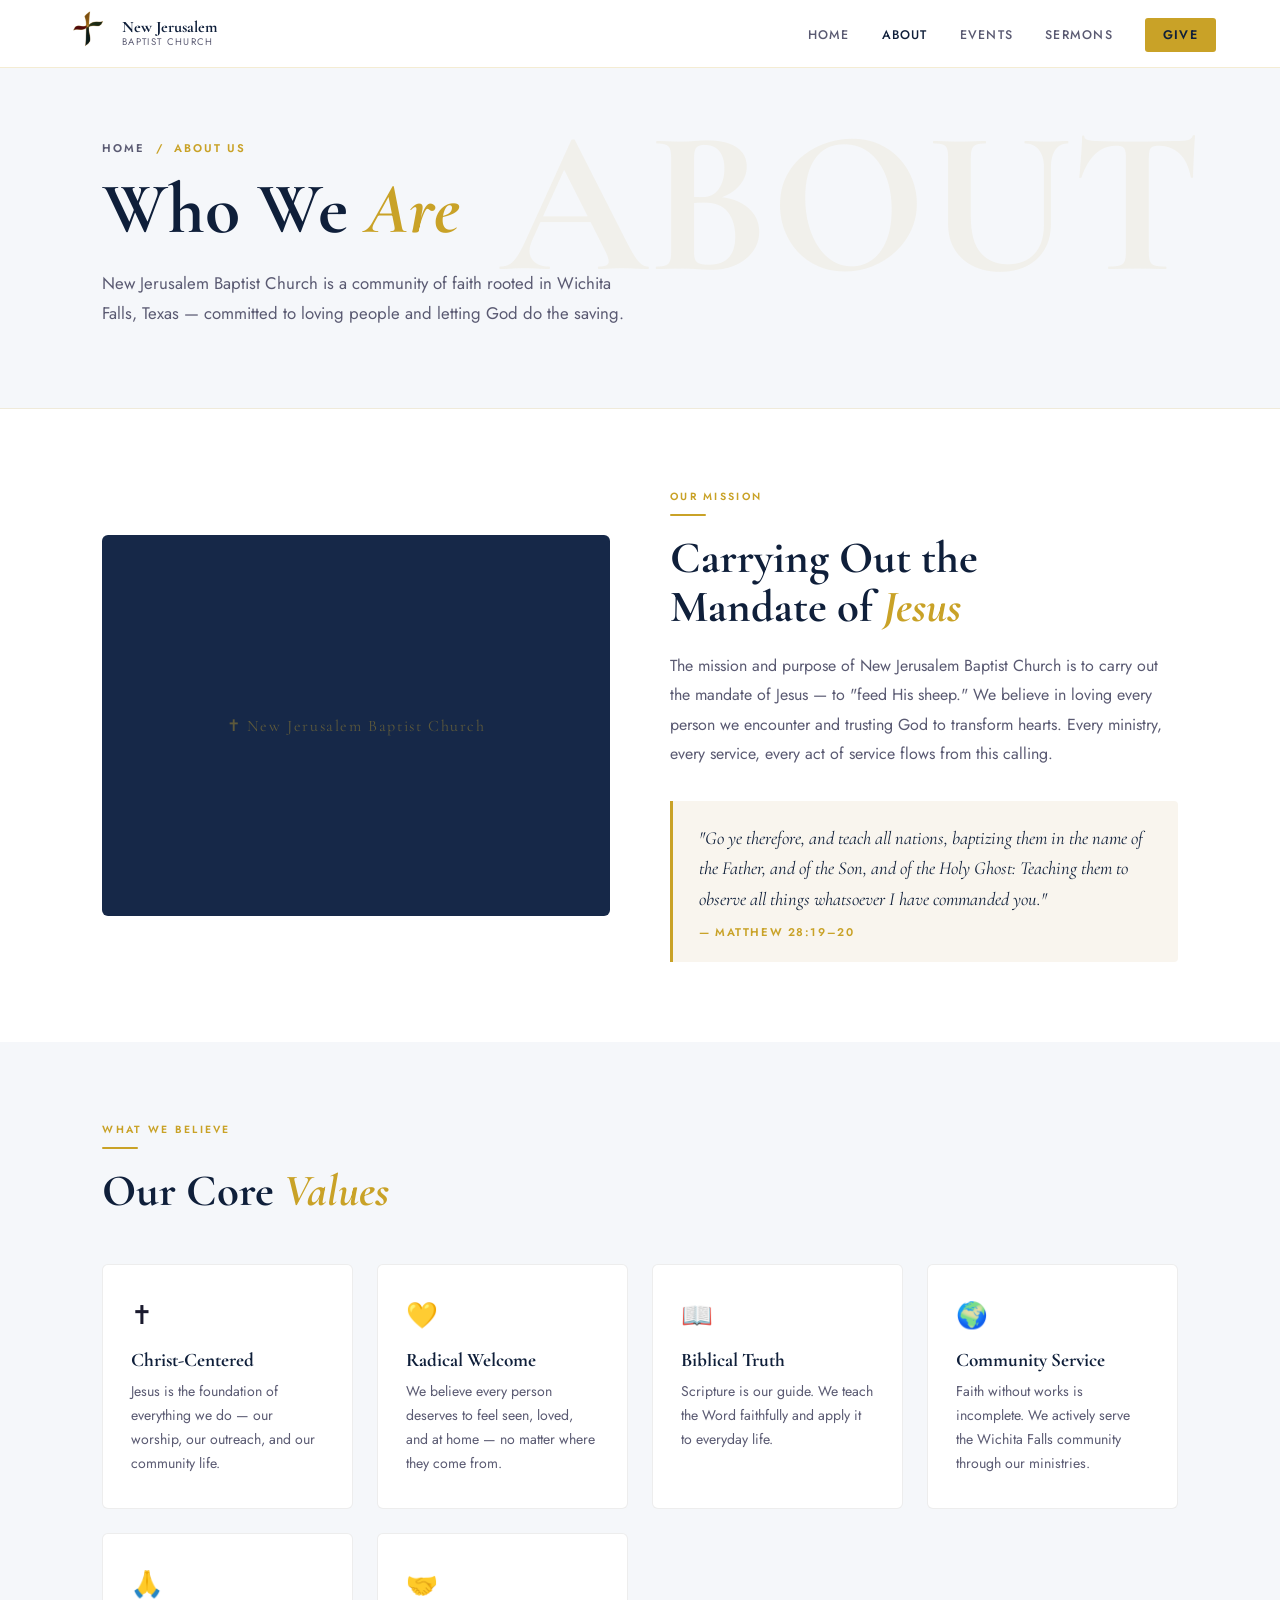
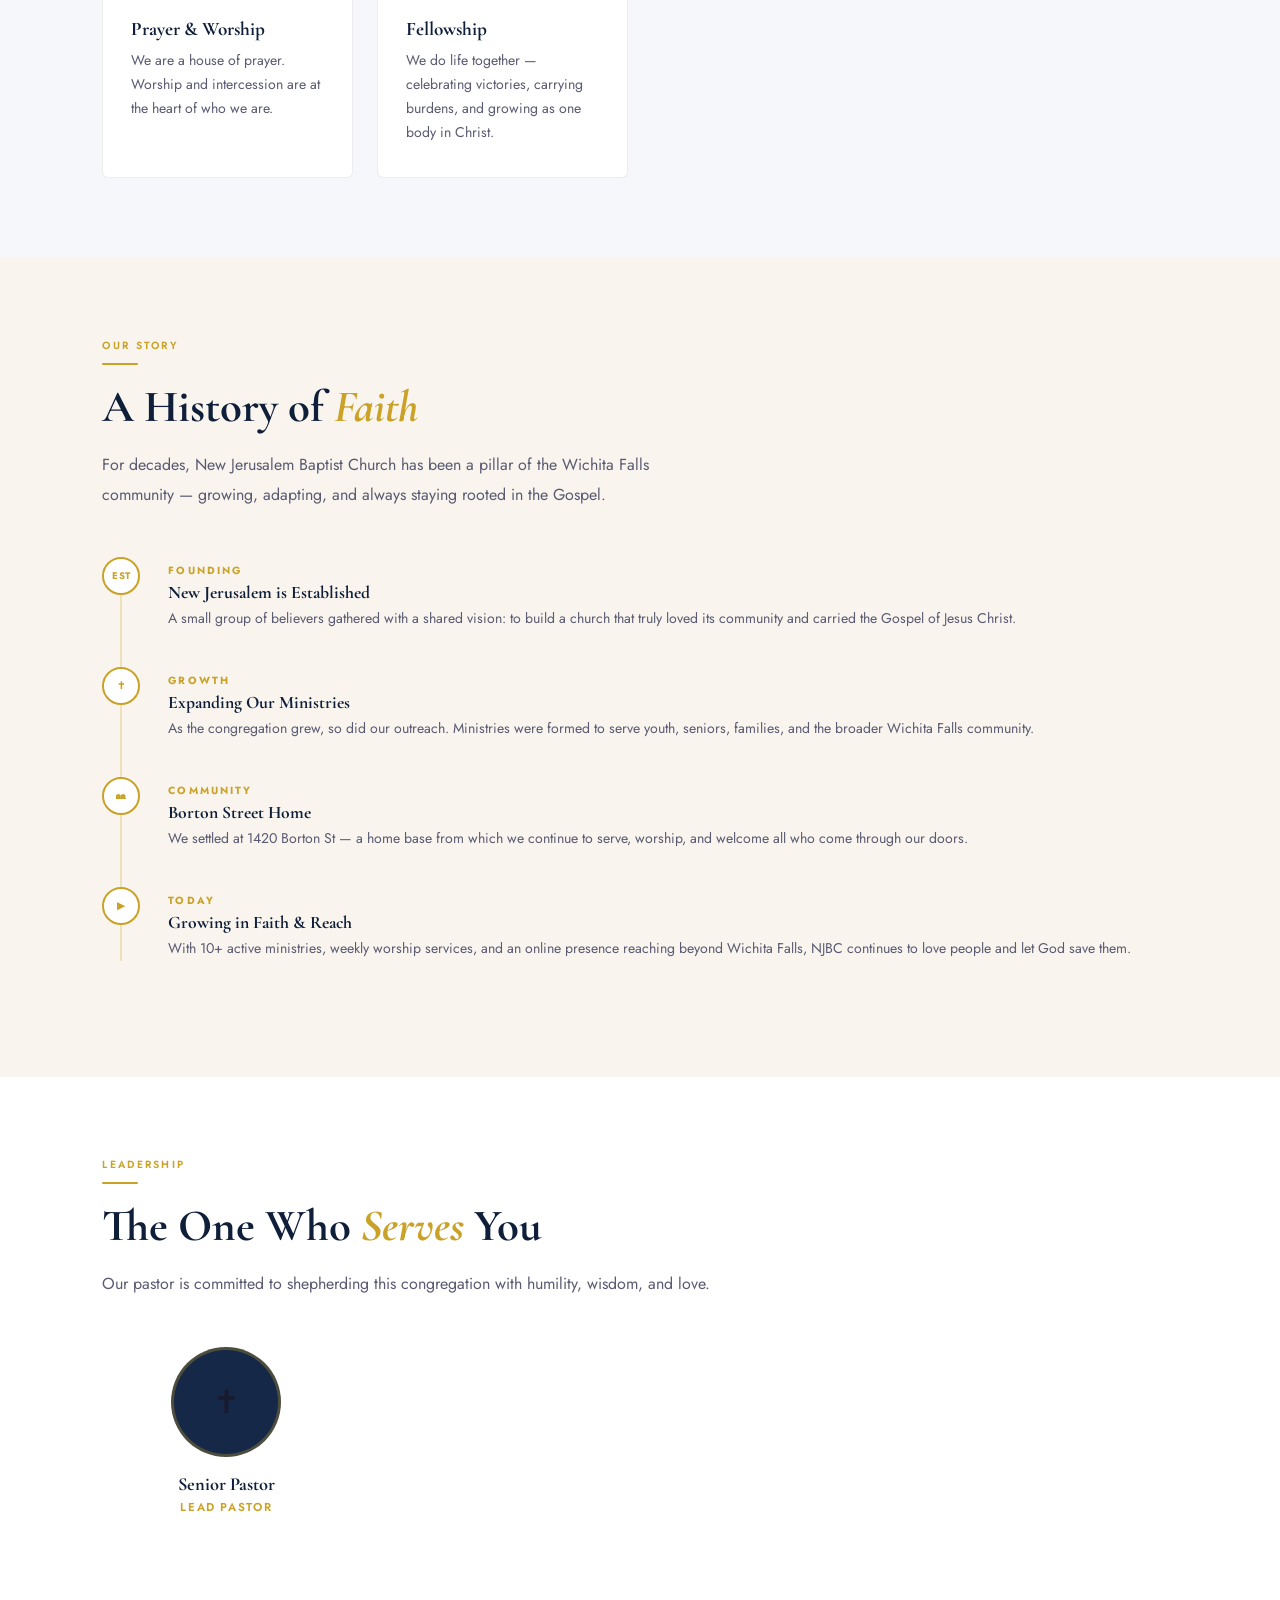
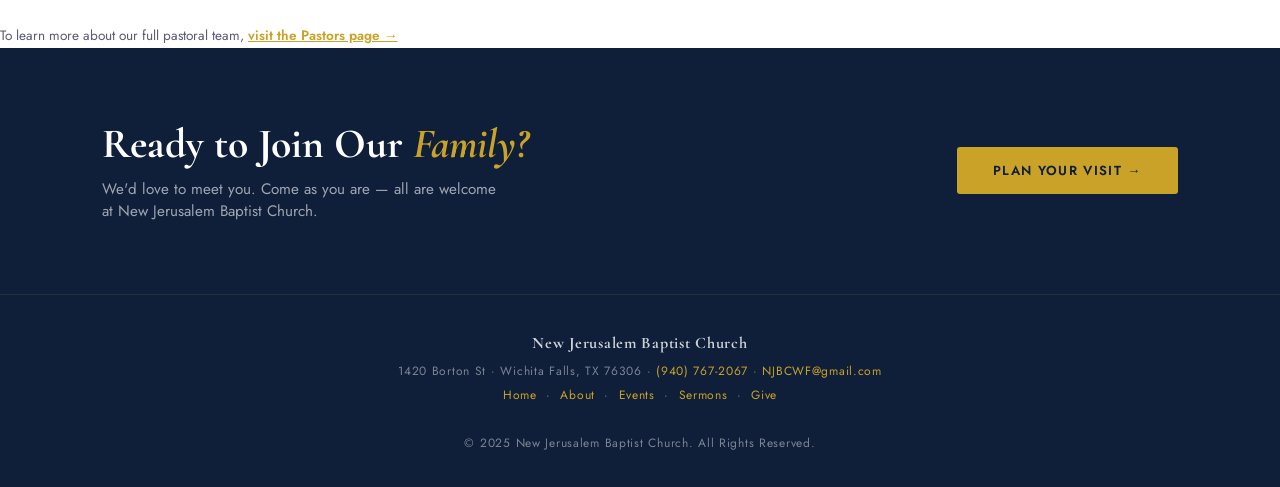
==== commit 840ff005: "Update about.html" ====
--- a/about.html
+++ b/about.html
@@ -545,7 +545,7 @@
   <div class="reveal">
     <div class="tag">Leadership</div>
     <div class="gold-bar"></div>
-    <h2 class="section-title">The One Who <em>Serve</em> You</h2>
+    <h2 class="section-title">The One Who <em>Serves</em> You</h2>
     <p class="body-text">Our pastor is committed to shepherding this congregation with humility, wisdom, and love.</p>
   </div>
   <div class="leadership-grid">
